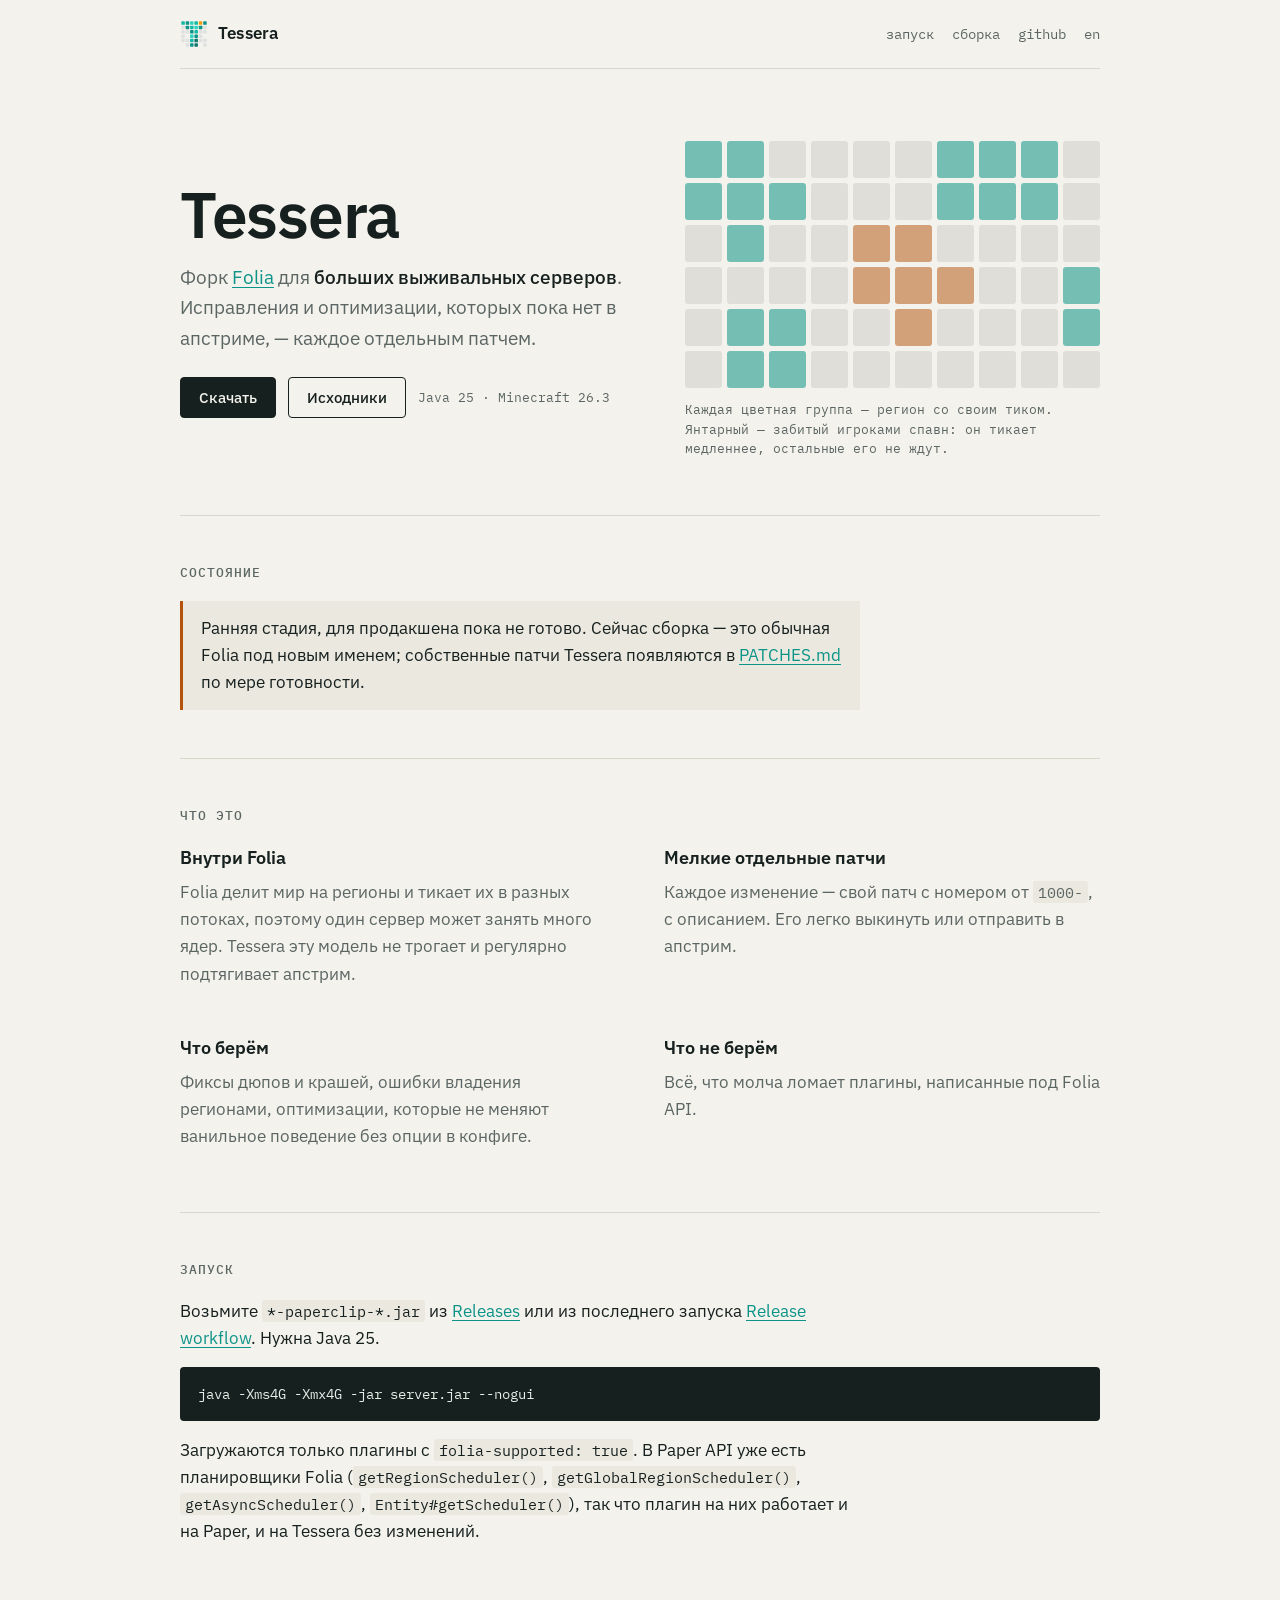
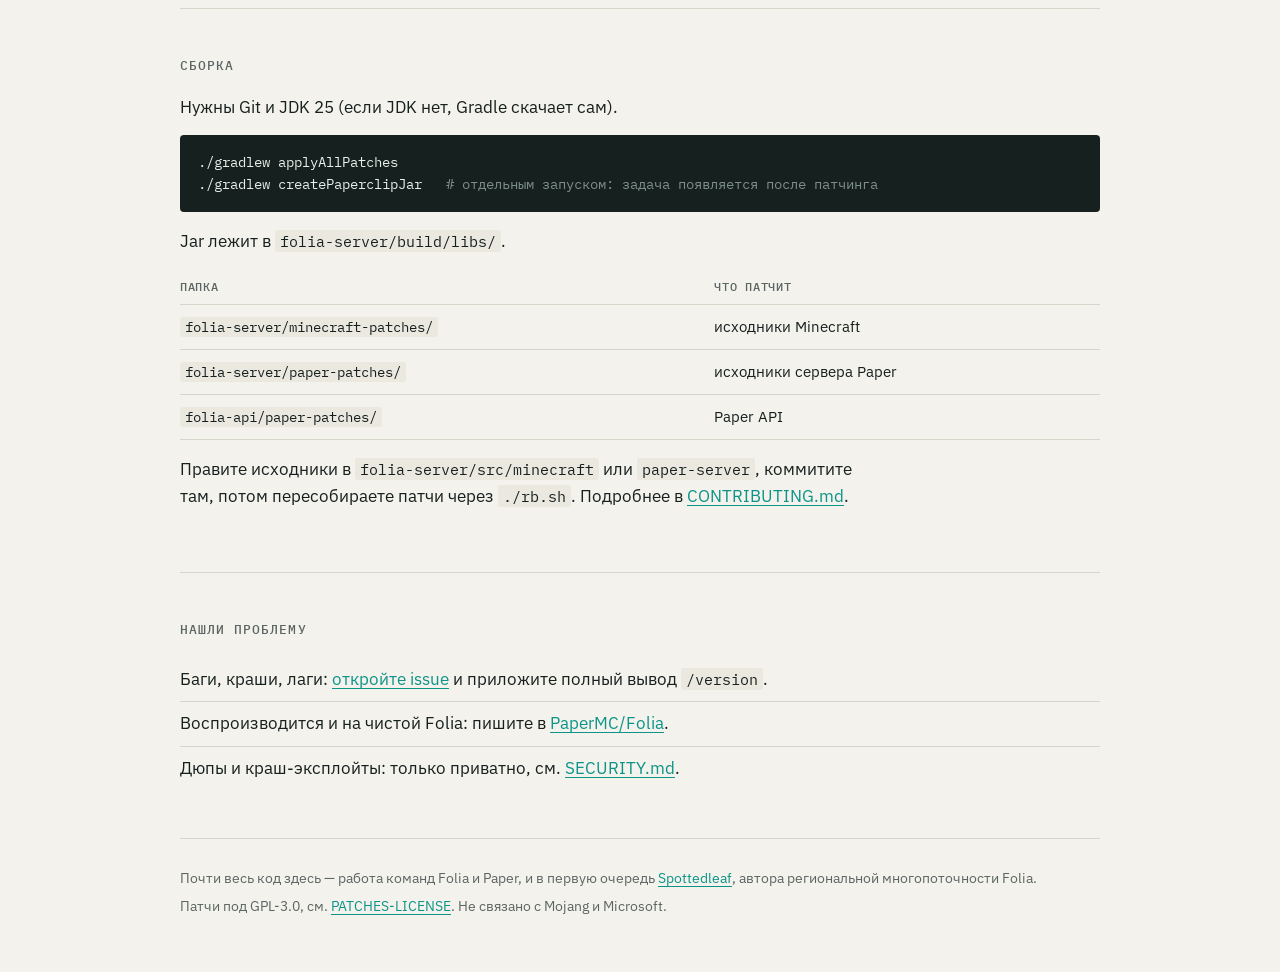
==== site/ru/index.html @ 929d5c0b "site: страница проекта для GitHub Pages (en/ru) и workflow публикации" ====
<!doctype html>
<html lang="ru">
<head>
<meta charset="utf-8">
<meta name="viewport" content="width=device-width, initial-scale=1">
<title>Tessera — форк Folia</title>
<meta name="description" content="Tessera — форк Folia с исправлениями и оптимизациями для больших выживальных серверов.">
<meta property="og:title" content="Tessera">
<meta property="og:description" content="Форк Folia с исправлениями и оптимизациями для больших выживальных серверов.">
<meta property="og:type" content="website">
<link rel="icon" href="../logo.svg" type="image/svg+xml">
<link rel="alternate" hreflang="en" href="../">
<link rel="preconnect" href="https://fonts.googleapis.com">
<link rel="preconnect" href="https://fonts.gstatic.com" crossorigin>
<link href="https://fonts.googleapis.com/css2?family=IBM+Plex+Mono:wght@400;500&family=IBM+Plex+Sans:wght@400;500;600&display=swap" rel="stylesheet">
<link rel="stylesheet" href="../style.css">
</head>
<body>
<div class="wrap">

<header class="top">
  <a class="brand" href="./"><img src="../logo.svg" alt="">Tessera</a>
  <nav>
    <a class="opt" href="#run">запуск</a>
    <a class="opt" href="#build">сборка</a>
    <a href="https://github.com/denfry/tessera">github</a>
    <a href="../" hreflang="en">en</a>
  </nav>
</header>

<main>
<div class="hero">
  <div>
    <h1>Tessera</h1>
    <p class="lede">Форк <a href="https://github.com/PaperMC/Folia">Folia</a> для <strong>больших выживальных серверов</strong>.
      Исправления и оптимизации, которых пока нет в апстриме, — каждое отдельным патчем.</p>
    <div class="actions">
      <a class="btn primary" href="https://github.com/denfry/tessera/releases">Скачать</a>
      <a class="btn" href="https://github.com/denfry/tessera">Исходники</a>
      <span class="release" data-release="последний: %s">Java 25 · Minecraft 26.3</span>
    </div>
  </div>
  <figure class="regions">
    <div class="grid" aria-hidden="true"></div>
    <figcaption>Каждая цветная группа — регион со своим тиком. Янтарный — забитый игроками спавн: он тикает медленнее, остальные его не ждут.</figcaption>
  </figure>
</div>

<section>
  <h2>Состояние</h2>
  <div class="status">
    <p>Ранняя стадия, для продакшена пока не готово. Сейчас сборка — это обычная Folia под новым именем;
      собственные патчи Tessera появляются в <a href="https://github.com/denfry/tessera/blob/main/PATCHES.md">PATCHES.md</a> по мере готовности.</p>
  </div>
</section>

<section>
  <h2>Что это</h2>
  <div class="cols">
    <div>
      <h3>Внутри Folia</h3>
      <p>Folia делит мир на регионы и тикает их в разных потоках, поэтому один сервер может занять много ядер.
        Tessera эту модель не трогает и регулярно подтягивает апстрим.</p>
    </div>
    <div>
      <h3>Мелкие отдельные патчи</h3>
      <p>Каждое изменение — свой патч с номером от <code>1000-</code>, с описанием. Его легко выкинуть или отправить в апстрим.</p>
    </div>
    <div>
      <h3>Что берём</h3>
      <p>Фиксы дюпов и крашей, ошибки владения регионами, оптимизации, которые не меняют ванильное поведение без опции в конфиге.</p>
    </div>
    <div>
      <h3>Что не берём</h3>
      <p>Всё, что молча ломает плагины, написанные под Folia API.</p>
    </div>
  </div>
</section>

<section id="run">
  <h2>Запуск</h2>
  <p>Возьмите <code>*-paperclip-*.jar</code> из <a href="https://github.com/denfry/tessera/releases">Releases</a>
    или из последнего запуска <a href="https://github.com/denfry/tessera/actions/workflows/release.yml">Release workflow</a>. Нужна Java 25.</p>
<pre>java -Xms4G -Xmx4G -jar server.jar --nogui</pre>
  <p>Загружаются только плагины с <code>folia-supported: true</code>. В Paper API уже есть планировщики Folia
    (<code>getRegionScheduler()</code>, <code>getGlobalRegionScheduler()</code>,
    <code>getAsyncScheduler()</code>, <code>Entity#getScheduler()</code>), так что плагин на них
    работает и на Paper, и на Tessera без изменений.</p>
</section>

<section id="build">
  <h2>Сборка</h2>
  <p>Нужны Git и JDK 25 (если JDK нет, Gradle скачает сам).</p>
<pre>./gradlew applyAllPatches
./gradlew createPaperclipJar   <span class="c"># отдельным запуском: задача появляется после патчинга</span></pre>
  <p>Jar лежит в <code>folia-server/build/libs/</code>.</p>
  <div class="table-scroll">
  <table>
    <thead><tr><th>Папка</th><th>Что патчит</th></tr></thead>
    <tbody>
      <tr><td><code>folia-server/minecraft-patches/</code></td><td>исходники Minecraft</td></tr>
      <tr><td><code>folia-server/paper-patches/</code></td><td>исходники сервера Paper</td></tr>
      <tr><td><code>folia-api/paper-patches/</code></td><td>Paper API</td></tr>
    </tbody>
  </table>
  </div>
  <p style="margin-top:16px">Правите исходники в <code>folia-server/src/minecraft</code> или <code>paper-server</code>, коммитите там,
    потом пересобираете патчи через <code>./rb.sh</code>. Подробнее в
    <a href="https://github.com/denfry/tessera/blob/main/CONTRIBUTING.md">CONTRIBUTING.md</a>.</p>
</section>

<section>
  <h2>Нашли проблему</h2>
  <ul class="plain">
    <li>Баги, краши, лаги: <a href="https://github.com/denfry/tessera/issues/new/choose">откройте issue</a> и приложите полный вывод <code>/version</code>.</li>
    <li>Воспроизводится и на чистой Folia: пишите в <a href="https://github.com/PaperMC/Folia/issues">PaperMC/Folia</a>.</li>
    <li>Дюпы и краш-эксплойты: только приватно, см. <a href="https://github.com/denfry/tessera/blob/main/SECURITY.md">SECURITY.md</a>.</li>
  </ul>
</section>
</main>

<footer>
  <p>Почти весь код здесь — работа команд Folia и Paper, и в первую очередь
    <a href="https://github.com/Spottedleaf">Spottedleaf</a>, автора региональной многопоточности Folia.</p>
  <p>Патчи под GPL-3.0, см.
    <a href="https://github.com/denfry/tessera/blob/main/PATCHES-LICENSE">PATCHES-LICENSE</a>. Не связано с Mojang и Microsoft.</p>
</footer>

</div>
<script src="../site.js" defer></script>
</body>
</html>
---- site/style.css ----
:root {
  --bg: #f4f2ec;
  --fg: #16201f;
  --muted: #5b6664;
  --line: #d9d5ca;
  --panel: #ebe8df;
  --teal: #0d9488;
  --teal-hi: #14b8a6;
  --amber: #b45309;
  --tile-off: rgba(91, 102, 100, 0.14);
  --code-bg: #16201f;
  --code-fg: #e6efe9;
  --sans: "IBM Plex Sans", system-ui, sans-serif;
  --mono: "IBM Plex Mono", ui-monospace, monospace;
}

@media (prefers-color-scheme: dark) {
  :root {
    --bg: #0f1514;
    --fg: #e4ebe8;
    --muted: #8d9a97;
    --line: #243130;
    --panel: #151d1c;
    --teal: #2dd4bf;
    --teal-hi: #5eead4;
    --amber: #f59e0b;
    --tile-off: rgba(148, 163, 184, 0.1);
    --code-bg: #0a0f0e;
    --code-fg: #d8e4e0;
  }
}

* { box-sizing: border-box; }

html { -webkit-text-size-adjust: 100%; }

body {
  margin: 0;
  background: var(--bg);
  color: var(--fg);
  font: 17px/1.6 var(--sans);
}

a { color: var(--teal); text-underline-offset: 3px; }
a:hover { color: var(--teal-hi); }

.wrap { max-width: 960px; margin: 0 auto; padding: 0 20px; }

/* header */
.top {
  display: flex;
  align-items: center;
  justify-content: space-between;
  gap: 16px;
  padding: 20px 0;
  border-bottom: 1px solid var(--line);
}
.brand {
  display: flex;
  align-items: center;
  gap: 10px;
  color: var(--fg);
  text-decoration: none;
  font-weight: 600;
  letter-spacing: 0.01em;
}
.brand img { width: 28px; height: 28px; }
.top nav { display: flex; gap: 18px; font: 14px var(--mono); }
.top nav a { color: var(--muted); text-decoration: none; }
.top nav a:hover { color: var(--fg); }

/* hero */
.hero {
  display: grid;
  grid-template-columns: 1.1fr 1fr;
  gap: 48px;
  align-items: center;
  padding: 72px 0 56px;
}
.hero h1 {
  margin: 0 0 16px;
  font-size: clamp(40px, 7vw, 64px);
  line-height: 1;
  letter-spacing: -0.02em;
  font-weight: 600;
}
.hero .lede { margin: 0 0 24px; font-size: 19px; color: var(--muted); max-width: 32em; }
.hero .lede strong { color: var(--fg); font-weight: 500; }

.actions { display: flex; flex-wrap: wrap; gap: 12px; align-items: center; }
.btn {
  display: inline-block;
  padding: 10px 18px;
  border: 1px solid var(--fg);
  border-radius: 4px;
  color: var(--fg);
  text-decoration: none;
  font: 500 15px var(--sans);
}
.btn.primary { background: var(--fg); color: var(--bg); }
.btn.primary:hover { background: var(--teal); border-color: var(--teal); color: var(--bg); }
.btn:not(.primary):hover { border-color: var(--teal); color: var(--teal); }
.release { font: 13px var(--mono); color: var(--muted); }

/* region grid */
.regions { margin: 0; }
.grid {
  display: grid;
  grid-template-columns: repeat(10, 1fr);
  gap: 5px;
}
.grid span {
  aspect-ratio: 1;
  border-radius: 3px;
  background: var(--tile-off);
  transition: background-color 0.5s ease-out;
}
.grid span.r { background: color-mix(in srgb, var(--teal) 55%, transparent); }
.grid span.r.slow { background: color-mix(in srgb, var(--amber) 50%, transparent); }
.grid span.tick { background: var(--teal-hi); transition-duration: 0.05s; }
.grid span.slow.tick { background: var(--amber); }
.regions figcaption { margin-top: 12px; font: 13px/1.5 var(--mono); color: var(--muted); }

/* sections */
section { padding: 48px 0; border-top: 1px solid var(--line); }
section h2 {
  margin: 0 0 20px;
  font: 500 13px var(--mono);
  text-transform: uppercase;
  letter-spacing: 0.08em;
  color: var(--muted);
}
section h3 { margin: 0 0 6px; font-size: 18px; font-weight: 600; }
section p { margin: 0 0 14px; max-width: 40em; }

.status {
  padding: 14px 18px;
  border-left: 3px solid var(--amber);
  background: var(--panel);
  max-width: 40em;
}
.status p { margin: 0; }

.cols { display: grid; grid-template-columns: repeat(2, 1fr); gap: 32px 48px; }
.cols p { color: var(--muted); }

pre {
  margin: 0 0 16px;
  padding: 16px 18px;
  overflow-x: auto;
  background: var(--code-bg);
  color: var(--code-fg);
  border-radius: 4px;
  font: 14px/1.6 var(--mono);
}
pre .c { color: #7d8e8a; }
code { font-family: var(--mono); font-size: 0.9em; }
p code, li code, td code { padding: 1px 5px; background: var(--panel); border-radius: 3px; }

table { width: 100%; border-collapse: collapse; font-size: 15px; }
th, td { text-align: left; padding: 10px 12px 10px 0; border-bottom: 1px solid var(--line); vertical-align: top; }
th { font: 500 12px var(--mono); text-transform: uppercase; letter-spacing: 0.06em; color: var(--muted); }
.table-scroll { overflow-x: auto; }

ul.plain { margin: 0; padding: 0; list-style: none; }
ul.plain li { padding: 8px 0; border-bottom: 1px solid var(--line); }
ul.plain li:last-child { border-bottom: 0; }

footer {
  padding: 28px 0 48px;
  border-top: 1px solid var(--line);
  font-size: 14px;
  color: var(--muted);
}
footer p { margin: 0 0 6px; }

@media (max-width: 760px) {
  .hero { grid-template-columns: 1fr; gap: 36px; padding: 48px 0 40px; }
  .cols { grid-template-columns: 1fr; gap: 24px; }
  .top nav { gap: 12px; }
  .top nav .opt { display: none; }
}

@media (prefers-reduced-motion: reduce) {
  .grid span { transition: none; }
}
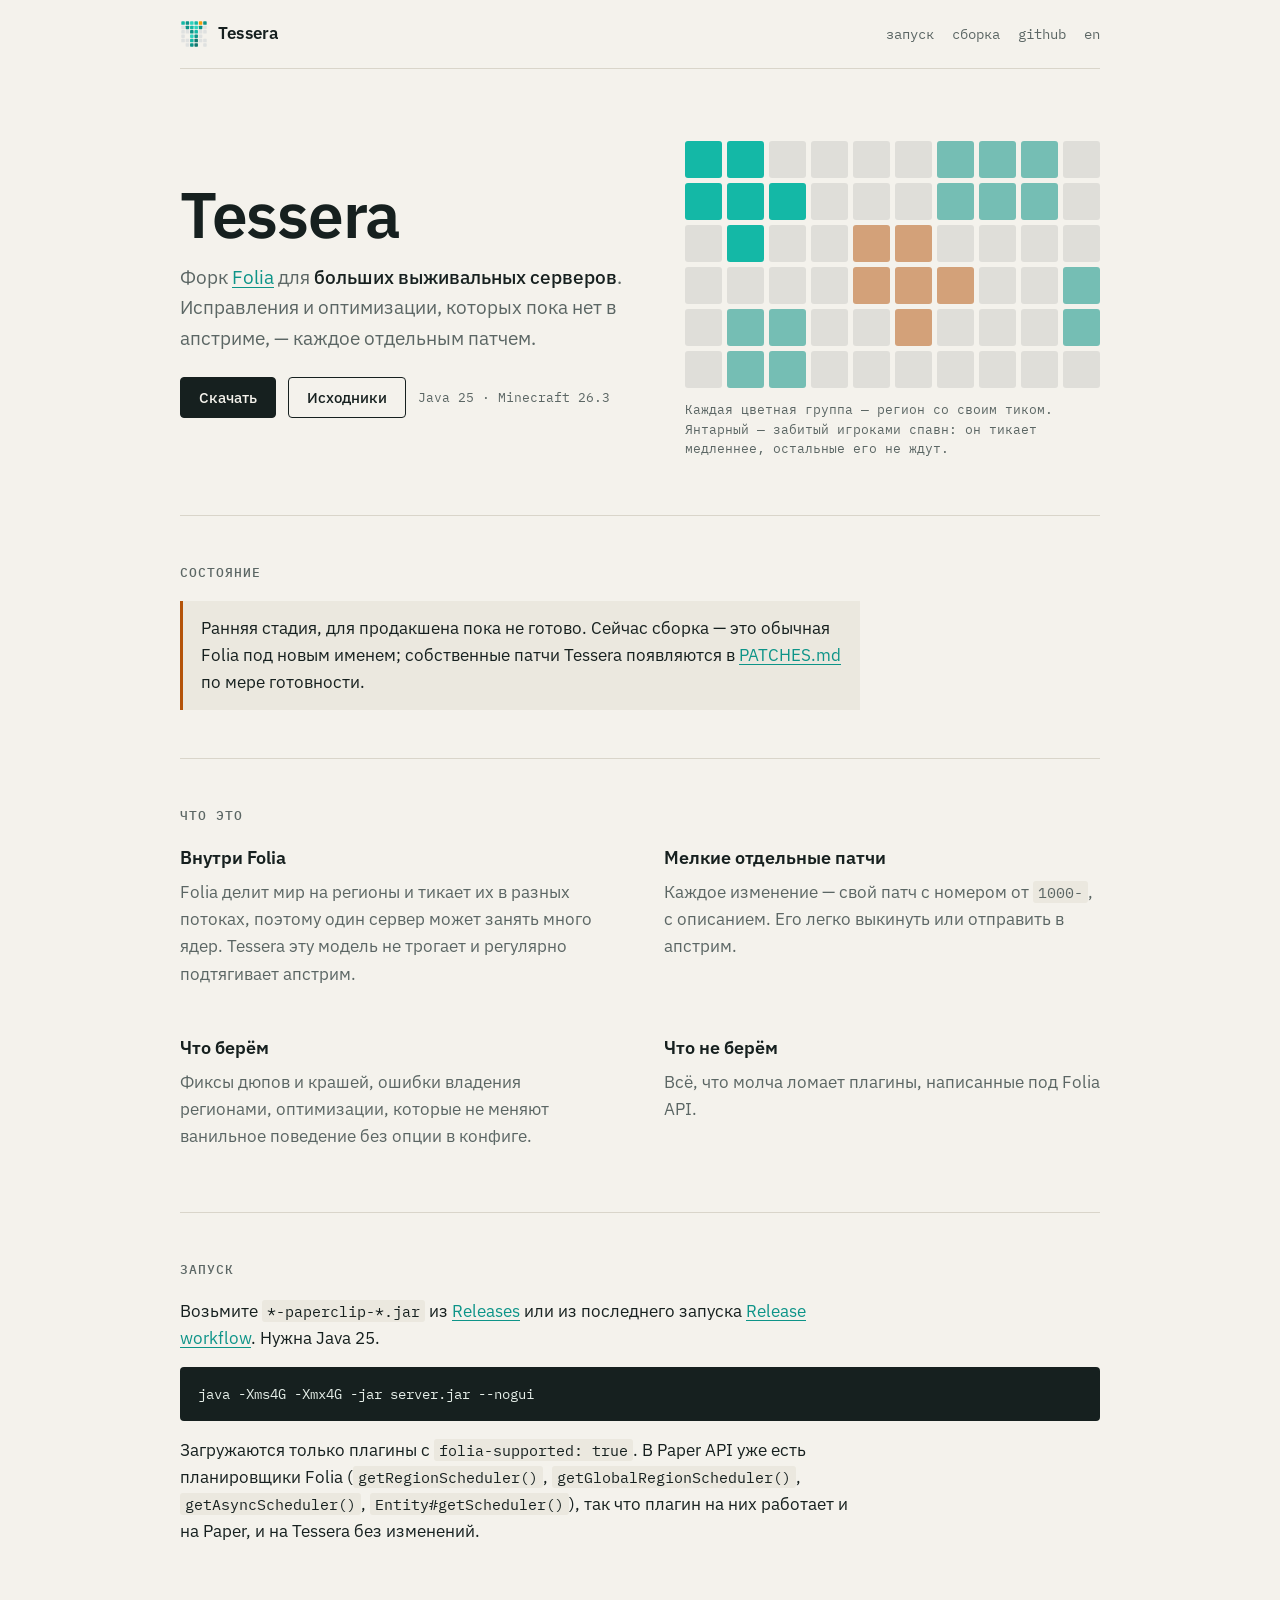
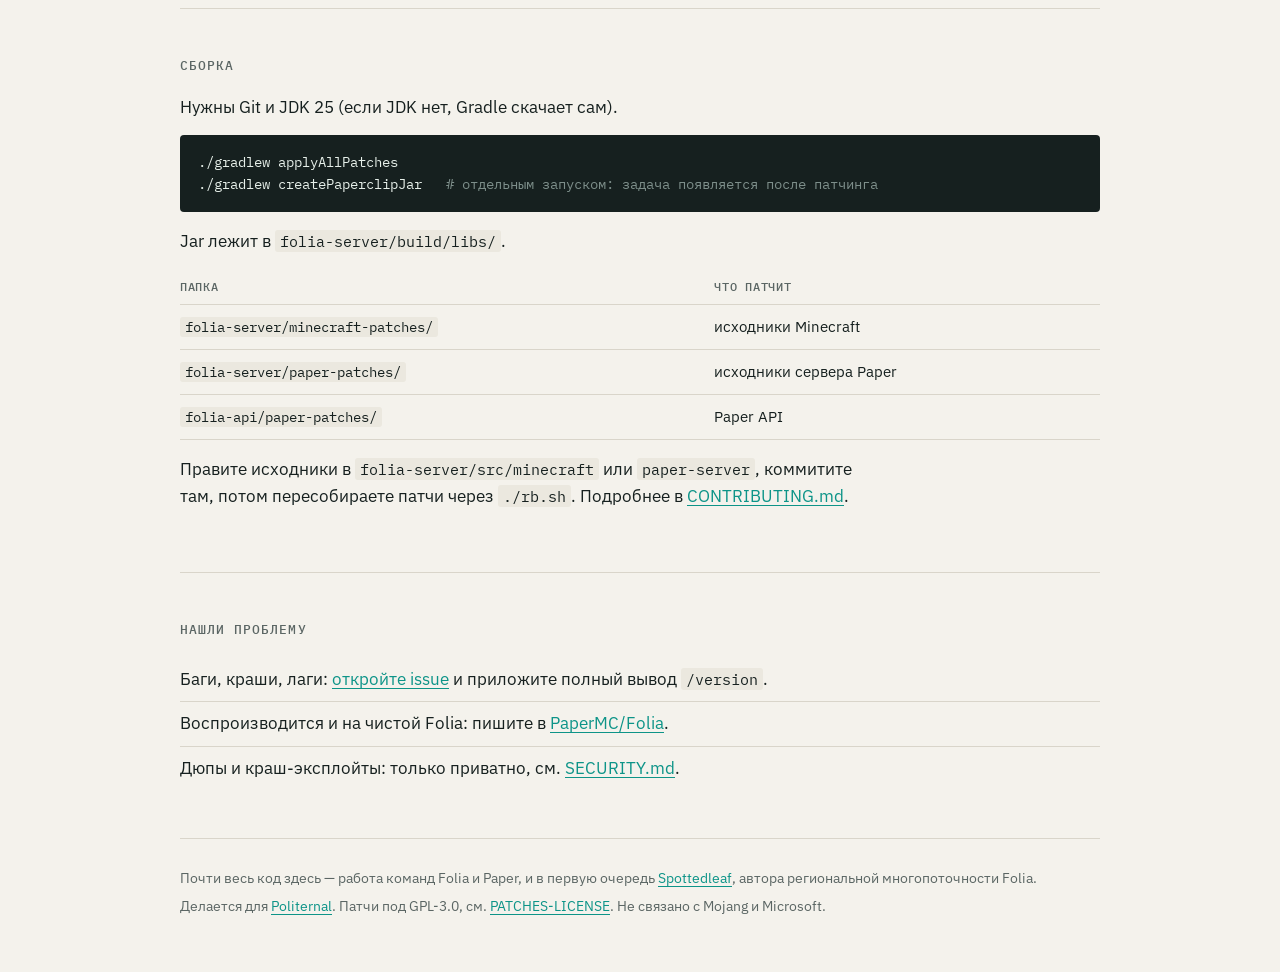
==== commit 02c2a4aa: "site: страница проекта для GitHub Pages (en/ru) и workflow публикации" ====
--- a/site/ru/index.html
+++ b/site/ru/index.html
@@ -122,7 +122,7 @@
 <footer>
   <p>Почти весь код здесь — работа команд Folia и Paper, и в первую очередь
     <a href="https://github.com/Spottedleaf">Spottedleaf</a>, автора региональной многопоточности Folia.</p>
-  <p>Патчи под GPL-3.0, см.
+  <p>Делается для <a href="https://politernal.ru">Politernal</a>. Патчи под GPL-3.0, см.
     <a href="https://github.com/denfry/tessera/blob/main/PATCHES-LICENSE">PATCHES-LICENSE</a>. Не связано с Mojang и Microsoft.</p>
 </footer>
 
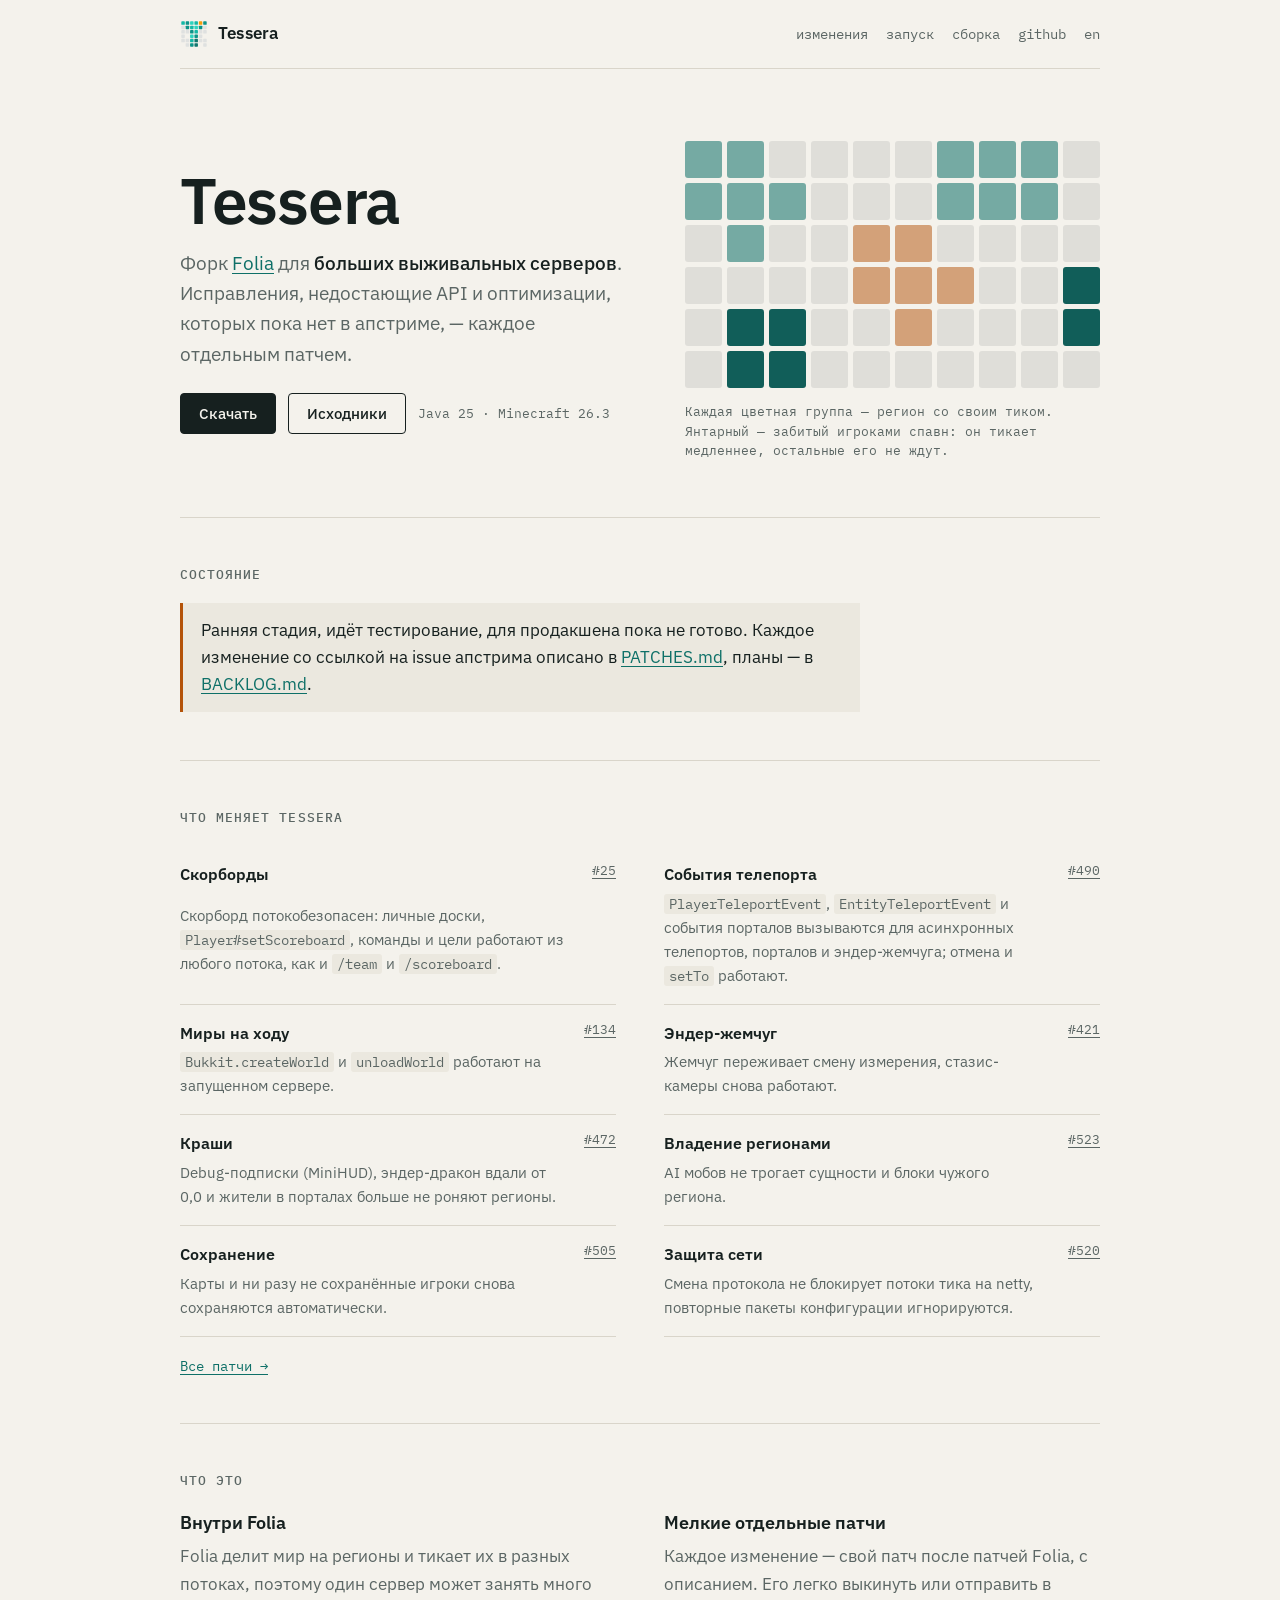
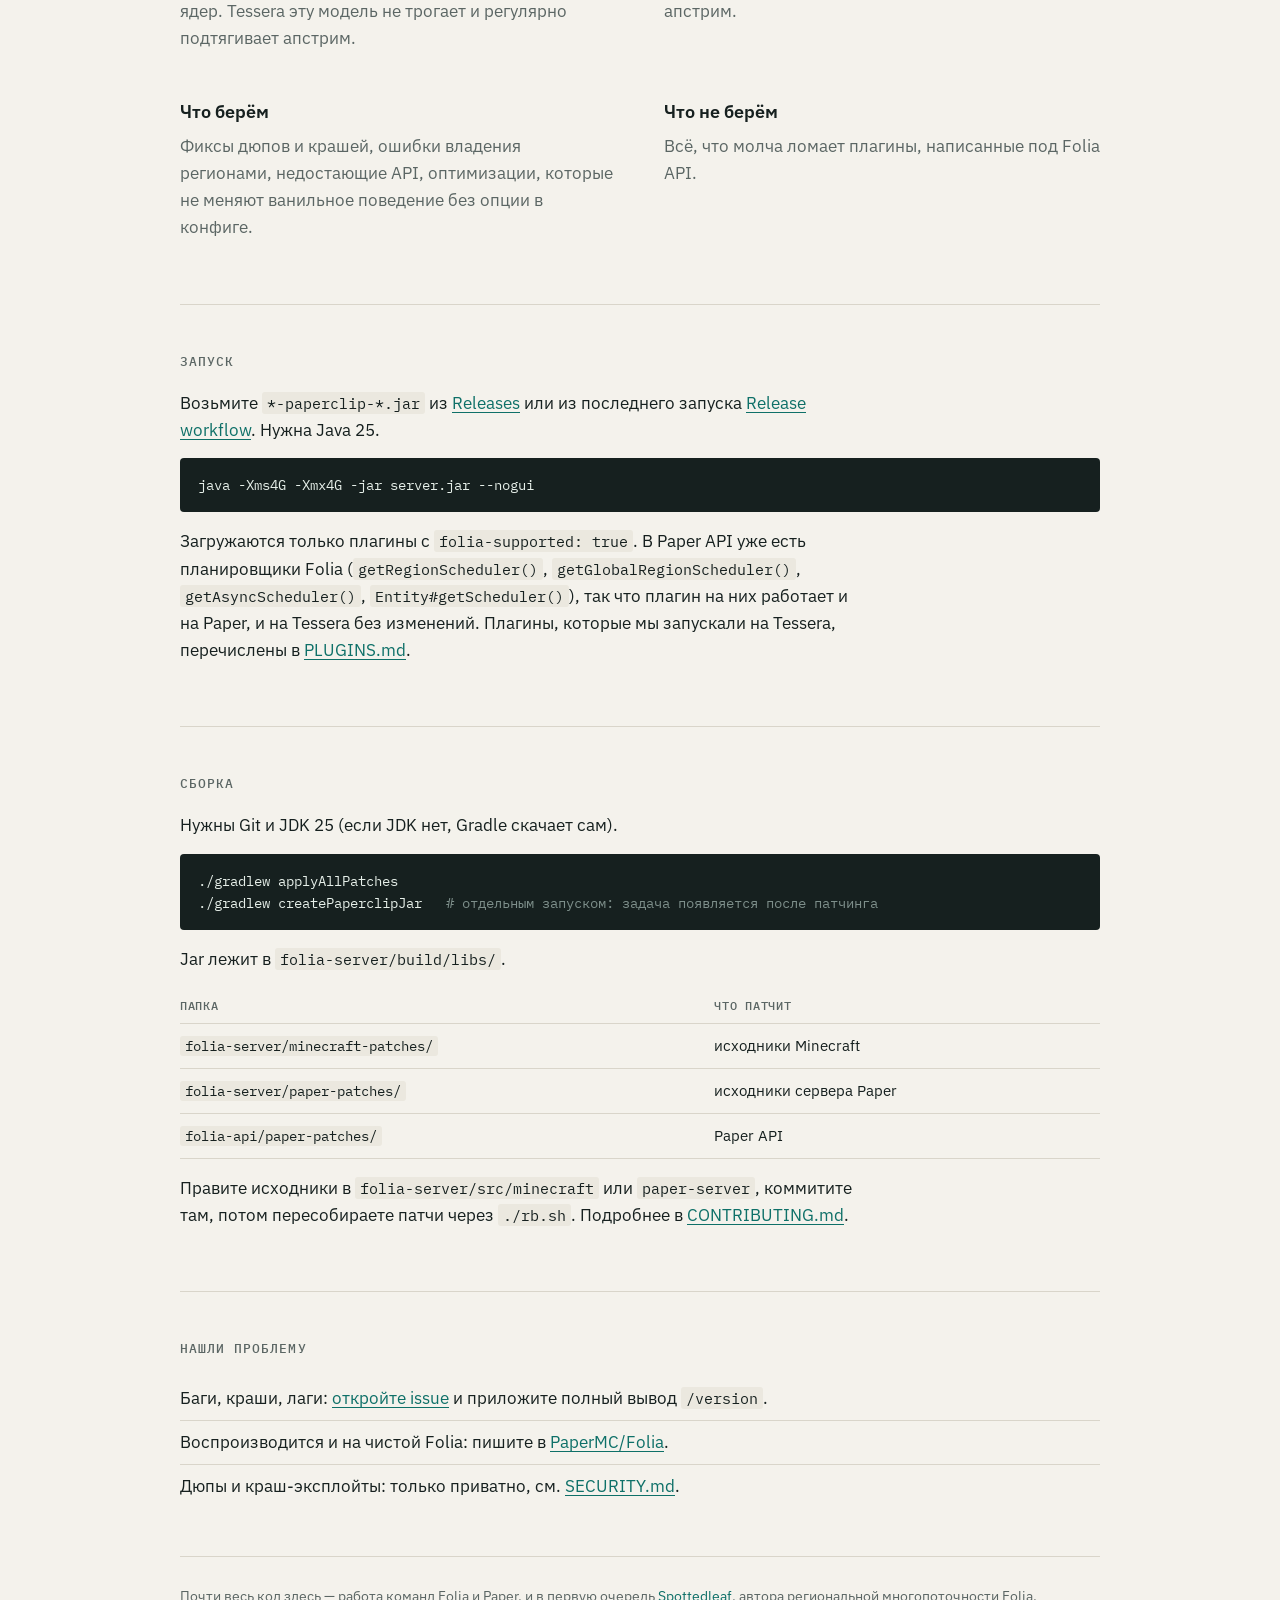
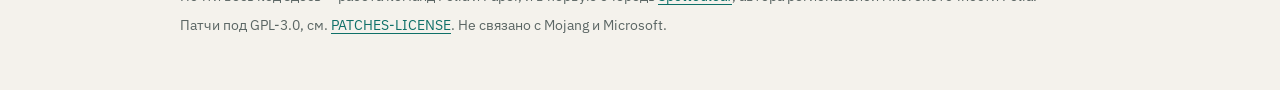
==== commit 2e516e9f: "docs: сайт и README под текущее состояние, code of conduct Сайт: раздел с изменениями Tessera, актуа" ====
--- a/site/ru/index.html
+++ b/site/ru/index.html
@@ -3,37 +3,52 @@
 <head>
 <meta charset="utf-8">
 <meta name="viewport" content="width=device-width, initial-scale=1">
-<title>Tessera — форк Folia</title>
-<meta name="description" content="Tessera — форк Folia с исправлениями и оптимизациями для больших выживальных серверов.">
-<meta property="og:title" content="Tessera">
-<meta property="og:description" content="Форк Folia с исправлениями и оптимизациями для больших выживальных серверов.">
+<title>Tessera — форк Folia для больших выживальных серверов</title>
+<meta name="description" content="Tessera — форк Folia с исправлениями и оптимизациями для больших выживальных серверов Minecraft: потокобезопасные скорборды, события телепорта, загрузка миров, фиксы дюпов и крашей.">
+<link rel="canonical" href="https://denfry.github.io/tessera/ru/">
+<link rel="alternate" hreflang="en" href="https://denfry.github.io/tessera/">
+<link rel="alternate" hreflang="ru" href="https://denfry.github.io/tessera/ru/">
+<link rel="alternate" hreflang="x-default" href="https://denfry.github.io/tessera/">
 <meta property="og:type" content="website">
+<meta property="og:site_name" content="Tessera">
+<meta property="og:title" content="Tessera — форк Folia для больших выживальных серверов">
+<meta property="og:description" content="Исправления и оптимизации поверх региональной многопоточности Folia, каждое отдельным патчем.">
+<meta property="og:url" content="https://denfry.github.io/tessera/ru/">
+<meta property="og:image" content="https://denfry.github.io/tessera/og.png">
+<meta property="og:image:width" content="1200">
+<meta property="og:image:height" content="630">
+<meta property="og:locale" content="ru_RU">
+<meta property="og:locale:alternate" content="en_US">
+<meta name="twitter:card" content="summary_large_image">
+<meta name="theme-color" content="#f4f2ec" media="(prefers-color-scheme: light)">
+<meta name="theme-color" content="#0f1514" media="(prefers-color-scheme: dark)">
 <link rel="icon" href="../logo.svg" type="image/svg+xml">
-<link rel="alternate" hreflang="en" href="../">
 <link rel="preconnect" href="https://fonts.googleapis.com">
 <link rel="preconnect" href="https://fonts.gstatic.com" crossorigin>
 <link href="https://fonts.googleapis.com/css2?family=IBM+Plex+Mono:wght@400;500&family=IBM+Plex+Sans:wght@400;500;600&display=swap" rel="stylesheet">
 <link rel="stylesheet" href="../style.css">
 </head>
 <body>
+<a class="skip" href="#main">К содержимому</a>
 <div class="wrap">
 
 <header class="top">
-  <a class="brand" href="./"><img src="../logo.svg" alt="">Tessera</a>
-  <nav>
+  <a class="brand" href="./"><img src="../logo.svg" alt="" width="28" height="28">Tessera</a>
+  <nav aria-label="Основное меню">
+    <a class="opt" href="#fixes">изменения</a>
     <a class="opt" href="#run">запуск</a>
     <a class="opt" href="#build">сборка</a>
     <a href="https://github.com/denfry/tessera">github</a>
-    <a href="../" hreflang="en">en</a>
+    <a href="../" hreflang="en" lang="en">en</a>
   </nav>
 </header>
 
-<main>
+<main id="main">
 <div class="hero">
   <div>
     <h1>Tessera</h1>
     <p class="lede">Форк <a href="https://github.com/PaperMC/Folia">Folia</a> для <strong>больших выживальных серверов</strong>.
-      Исправления и оптимизации, которых пока нет в апстриме, — каждое отдельным патчем.</p>
+      Исправления, недостающие API и оптимизации, которых пока нет в апстриме, — каждое отдельным патчем.</p>
     <div class="actions">
       <a class="btn primary" href="https://github.com/denfry/tessera/releases">Скачать</a>
       <a class="btn" href="https://github.com/denfry/tessera">Исходники</a>
@@ -46,16 +61,32 @@
   </figure>
 </div>
 
-<section>
-  <h2>Состояние</h2>
+<section aria-labelledby="status">
+  <h2 id="status">Состояние</h2>
   <div class="status">
-    <p>Ранняя стадия, для продакшена пока не готово. Сейчас сборка — это обычная Folia под новым именем;
-      собственные патчи Tessera появляются в <a href="https://github.com/denfry/tessera/blob/main/PATCHES.md">PATCHES.md</a> по мере готовности.</p>
+    <p>Ранняя стадия, идёт тестирование, для продакшена пока не готово. Каждое изменение со ссылкой на issue апстрима
+      описано в <a href="https://github.com/denfry/tessera/blob/main/PATCHES.md">PATCHES.md</a>, планы — в
+      <a href="https://github.com/denfry/tessera/blob/main/BACKLOG.md">BACKLOG.md</a>.</p>
   </div>
 </section>
 
-<section>
-  <h2>Что это</h2>
+<section id="fixes" aria-labelledby="fixes-h">
+  <h2 id="fixes-h">Что меняет Tessera</h2>
+  <ul class="fixes">
+    <li><h3>Скорборды</h3><p>Скорборд потокобезопасен: личные доски, <code>Player#setScoreboard</code>, команды и цели работают из любого потока, как и <code>/team</code> и <code>/scoreboard</code>.</p><a href="https://github.com/PaperMC/Folia/issues/25">#25</a></li>
+    <li><h3>События телепорта</h3><p><code>PlayerTeleportEvent</code>, <code>EntityTeleportEvent</code> и события порталов вызываются для асинхронных телепортов, порталов и эндер-жемчуга; отмена и <code>setTo</code> работают.</p><a href="https://github.com/PaperMC/Folia/issues/490">#490</a></li>
+    <li><h3>Миры на ходу</h3><p><code>Bukkit.createWorld</code> и <code>unloadWorld</code> работают на запущенном сервере.</p><a href="https://github.com/PaperMC/Folia/issues/134">#134</a></li>
+    <li><h3>Эндер-жемчуг</h3><p>Жемчуг переживает смену измерения, стазис-камеры снова работают.</p><a href="https://github.com/PaperMC/Folia/issues/421">#421</a></li>
+    <li><h3>Краши</h3><p>Debug-подписки (MiniHUD), эндер-дракон вдали от 0,0 и жители в порталах больше не роняют регионы.</p><a href="https://github.com/PaperMC/Folia/issues/472">#472</a></li>
+    <li><h3>Владение регионами</h3><p>AI мобов не трогает сущности и блоки чужого региона.</p><a href="https://github.com/PaperMC/Folia/pull/523">#523</a></li>
+    <li><h3>Сохранение</h3><p>Карты и ни разу не сохранённые игроки снова сохраняются автоматически.</p><a href="https://github.com/PaperMC/Folia/issues/505">#505</a></li>
+    <li><h3>Защита сети</h3><p>Смена протокола не блокирует потоки тика на netty, повторные пакеты конфигурации игнорируются.</p><a href="https://github.com/PaperMC/Folia/issues/520">#520</a></li>
+  </ul>
+  <p class="more"><a href="https://github.com/denfry/tessera/blob/main/PATCHES.md">Все патчи →</a></p>
+</section>
+
+<section aria-labelledby="what">
+  <h2 id="what">Что это</h2>
   <div class="cols">
     <div>
       <h3>Внутри Folia</h3>
@@ -64,11 +95,11 @@
     </div>
     <div>
       <h3>Мелкие отдельные патчи</h3>
-      <p>Каждое изменение — свой патч с номером от <code>1000-</code>, с описанием. Его легко выкинуть или отправить в апстрим.</p>
+      <p>Каждое изменение — свой патч после патчей Folia, с описанием. Его легко выкинуть или отправить в апстрим.</p>
     </div>
     <div>
       <h3>Что берём</h3>
-      <p>Фиксы дюпов и крашей, ошибки владения регионами, оптимизации, которые не меняют ванильное поведение без опции в конфиге.</p>
+      <p>Фиксы дюпов и крашей, ошибки владения регионами, недостающие API, оптимизации, которые не меняют ванильное поведение без опции в конфиге.</p>
     </div>
     <div>
       <h3>Что не берём</h3>
@@ -77,26 +108,27 @@
   </div>
 </section>
 
-<section id="run">
-  <h2>Запуск</h2>
+<section id="run" aria-labelledby="run-h">
+  <h2 id="run-h">Запуск</h2>
   <p>Возьмите <code>*-paperclip-*.jar</code> из <a href="https://github.com/denfry/tessera/releases">Releases</a>
     или из последнего запуска <a href="https://github.com/denfry/tessera/actions/workflows/release.yml">Release workflow</a>. Нужна Java 25.</p>
 <pre>java -Xms4G -Xmx4G -jar server.jar --nogui</pre>
   <p>Загружаются только плагины с <code>folia-supported: true</code>. В Paper API уже есть планировщики Folia
     (<code>getRegionScheduler()</code>, <code>getGlobalRegionScheduler()</code>,
     <code>getAsyncScheduler()</code>, <code>Entity#getScheduler()</code>), так что плагин на них
-    работает и на Paper, и на Tessera без изменений.</p>
+    работает и на Paper, и на Tessera без изменений. Плагины, которые мы запускали на Tessera, перечислены в
+    <a href="https://github.com/denfry/tessera/blob/main/PLUGINS.md">PLUGINS.md</a>.</p>
 </section>
 
-<section id="build">
-  <h2>Сборка</h2>
+<section id="build" aria-labelledby="build-h">
+  <h2 id="build-h">Сборка</h2>
   <p>Нужны Git и JDK 25 (если JDK нет, Gradle скачает сам).</p>
 <pre>./gradlew applyAllPatches
 ./gradlew createPaperclipJar   <span class="c"># отдельным запуском: задача появляется после патчинга</span></pre>
   <p>Jar лежит в <code>folia-server/build/libs/</code>.</p>
   <div class="table-scroll">
   <table>
-    <thead><tr><th>Папка</th><th>Что патчит</th></tr></thead>
+    <thead><tr><th scope="col">Папка</th><th scope="col">Что патчит</th></tr></thead>
     <tbody>
       <tr><td><code>folia-server/minecraft-patches/</code></td><td>исходники Minecraft</td></tr>
       <tr><td><code>folia-server/paper-patches/</code></td><td>исходники сервера Paper</td></tr>
@@ -104,13 +136,13 @@
     </tbody>
   </table>
   </div>
-  <p style="margin-top:16px">Правите исходники в <code>folia-server/src/minecraft</code> или <code>paper-server</code>, коммитите там,
+  <p class="after-table">Правите исходники в <code>folia-server/src/minecraft</code> или <code>paper-server</code>, коммитите там,
     потом пересобираете патчи через <code>./rb.sh</code>. Подробнее в
     <a href="https://github.com/denfry/tessera/blob/main/CONTRIBUTING.md">CONTRIBUTING.md</a>.</p>
 </section>
 
-<section>
-  <h2>Нашли проблему</h2>
+<section aria-labelledby="report">
+  <h2 id="report">Нашли проблему</h2>
   <ul class="plain">
     <li>Баги, краши, лаги: <a href="https://github.com/denfry/tessera/issues/new/choose">откройте issue</a> и приложите полный вывод <code>/version</code>.</li>
     <li>Воспроизводится и на чистой Folia: пишите в <a href="https://github.com/PaperMC/Folia/issues">PaperMC/Folia</a>.</li>
@@ -122,7 +154,7 @@
 <footer>
   <p>Почти весь код здесь — работа команд Folia и Paper, и в первую очередь
     <a href="https://github.com/Spottedleaf">Spottedleaf</a>, автора региональной многопоточности Folia.</p>
-  <p>Делается для <a href="https://politernal.ru">Politernal</a>. Патчи под GPL-3.0, см.
+  <p>Патчи под GPL-3.0, см.
     <a href="https://github.com/denfry/tessera/blob/main/PATCHES-LICENSE">PATCHES-LICENSE</a>. Не связано с Mojang и Microsoft.</p>
 </footer>
 
--- a/site/style.css
+++ b/site/style.css
@@ -4,8 +4,8 @@
   --muted: #5b6664;
   --line: #d9d5ca;
   --panel: #ebe8df;
-  --teal: #0d9488;
-  --teal-hi: #14b8a6;
+  --teal: #0e7068;
+  --teal-hi: #115e59;
   --amber: #b45309;
   --tile-off: rgba(91, 102, 100, 0.14);
   --code-bg: #16201f;
@@ -43,6 +43,20 @@
 
 a { color: var(--teal); text-underline-offset: 3px; }
 a:hover { color: var(--teal-hi); }
+:focus-visible { outline: 2px solid var(--teal); outline-offset: 3px; border-radius: 2px; }
+
+.skip {
+  position: absolute;
+  left: 12px;
+  top: -48px;
+  padding: 8px 14px;
+  background: var(--fg);
+  color: var(--bg);
+  font: 500 14px var(--sans);
+  border-radius: 4px;
+  z-index: 10;
+}
+.skip:focus { top: 12px; color: var(--bg); }
 
 .wrap { max-width: 960px; margin: 0 auto; padding: 0 20px; }
 
@@ -108,6 +122,8 @@
   display: grid;
   grid-template-columns: repeat(10, 1fr);
   gap: 5px;
+  aspect-ratio: 10 / 6; /* room for the tiles site.js adds, so the caption does not jump */
+  align-content: start;
 }
 .grid span {
   aspect-ratio: 1;
@@ -141,6 +157,29 @@
 }
 .status p { margin: 0; }
 
+/* what Tessera changes */
+.fixes {
+  display: grid;
+  grid-template-columns: repeat(2, 1fr);
+  gap: 0 48px;
+  margin: 0;
+  padding: 0;
+  list-style: none;
+}
+.fixes li {
+  display: grid;
+  grid-template-columns: 1fr auto;
+  column-gap: 16px;
+  padding: 16px 0;
+  border-bottom: 1px solid var(--line);
+}
+.fixes h3 { grid-column: 1; margin: 0 0 4px; font-size: 16px; }
+.fixes p { grid-column: 1; margin: 0; font-size: 15px; color: var(--muted); }
+.fixes li > a { grid-column: 2; grid-row: 1; font: 13px var(--mono); color: var(--muted); }
+.fixes li > a:hover { color: var(--teal); }
+.more { margin: 20px 0 0; font: 14px var(--mono); }
+.after-table { margin-top: 16px; }
+
 .cols { display: grid; grid-template-columns: repeat(2, 1fr); gap: 32px 48px; }
 .cols p { color: var(--muted); }
 
@@ -177,6 +216,7 @@
 @media (max-width: 760px) {
   .hero { grid-template-columns: 1fr; gap: 36px; padding: 48px 0 40px; }
   .cols { grid-template-columns: 1fr; gap: 24px; }
+  .fixes { grid-template-columns: 1fr; }
   .top nav { gap: 12px; }
   .top nav .opt { display: none; }
 }
@@ -184,3 +224,7 @@
 @media (prefers-reduced-motion: reduce) {
   .grid span { transition: none; }
 }
+
+/* 404 */
+.notfound { padding: 96px 0; }
+.notfound h1 { margin: 0 0 12px; font-size: 64px; font-weight: 600; }
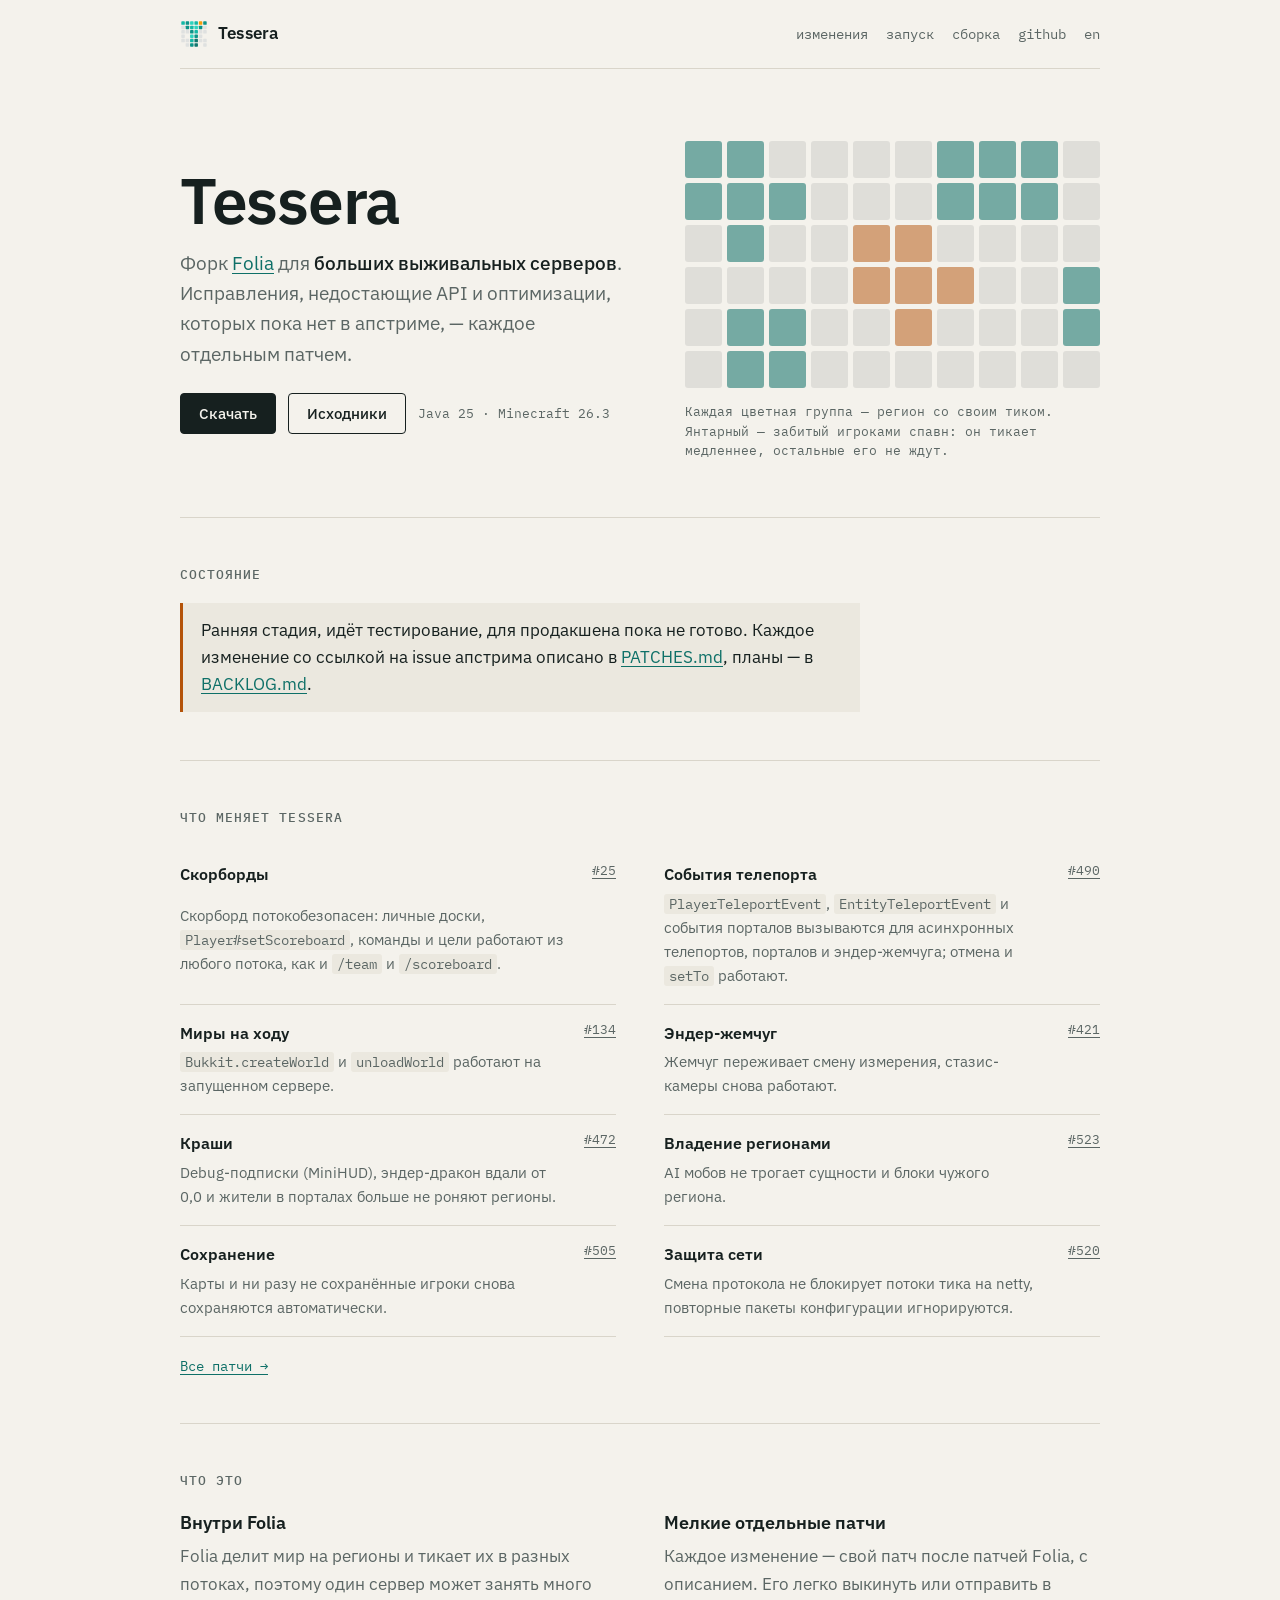
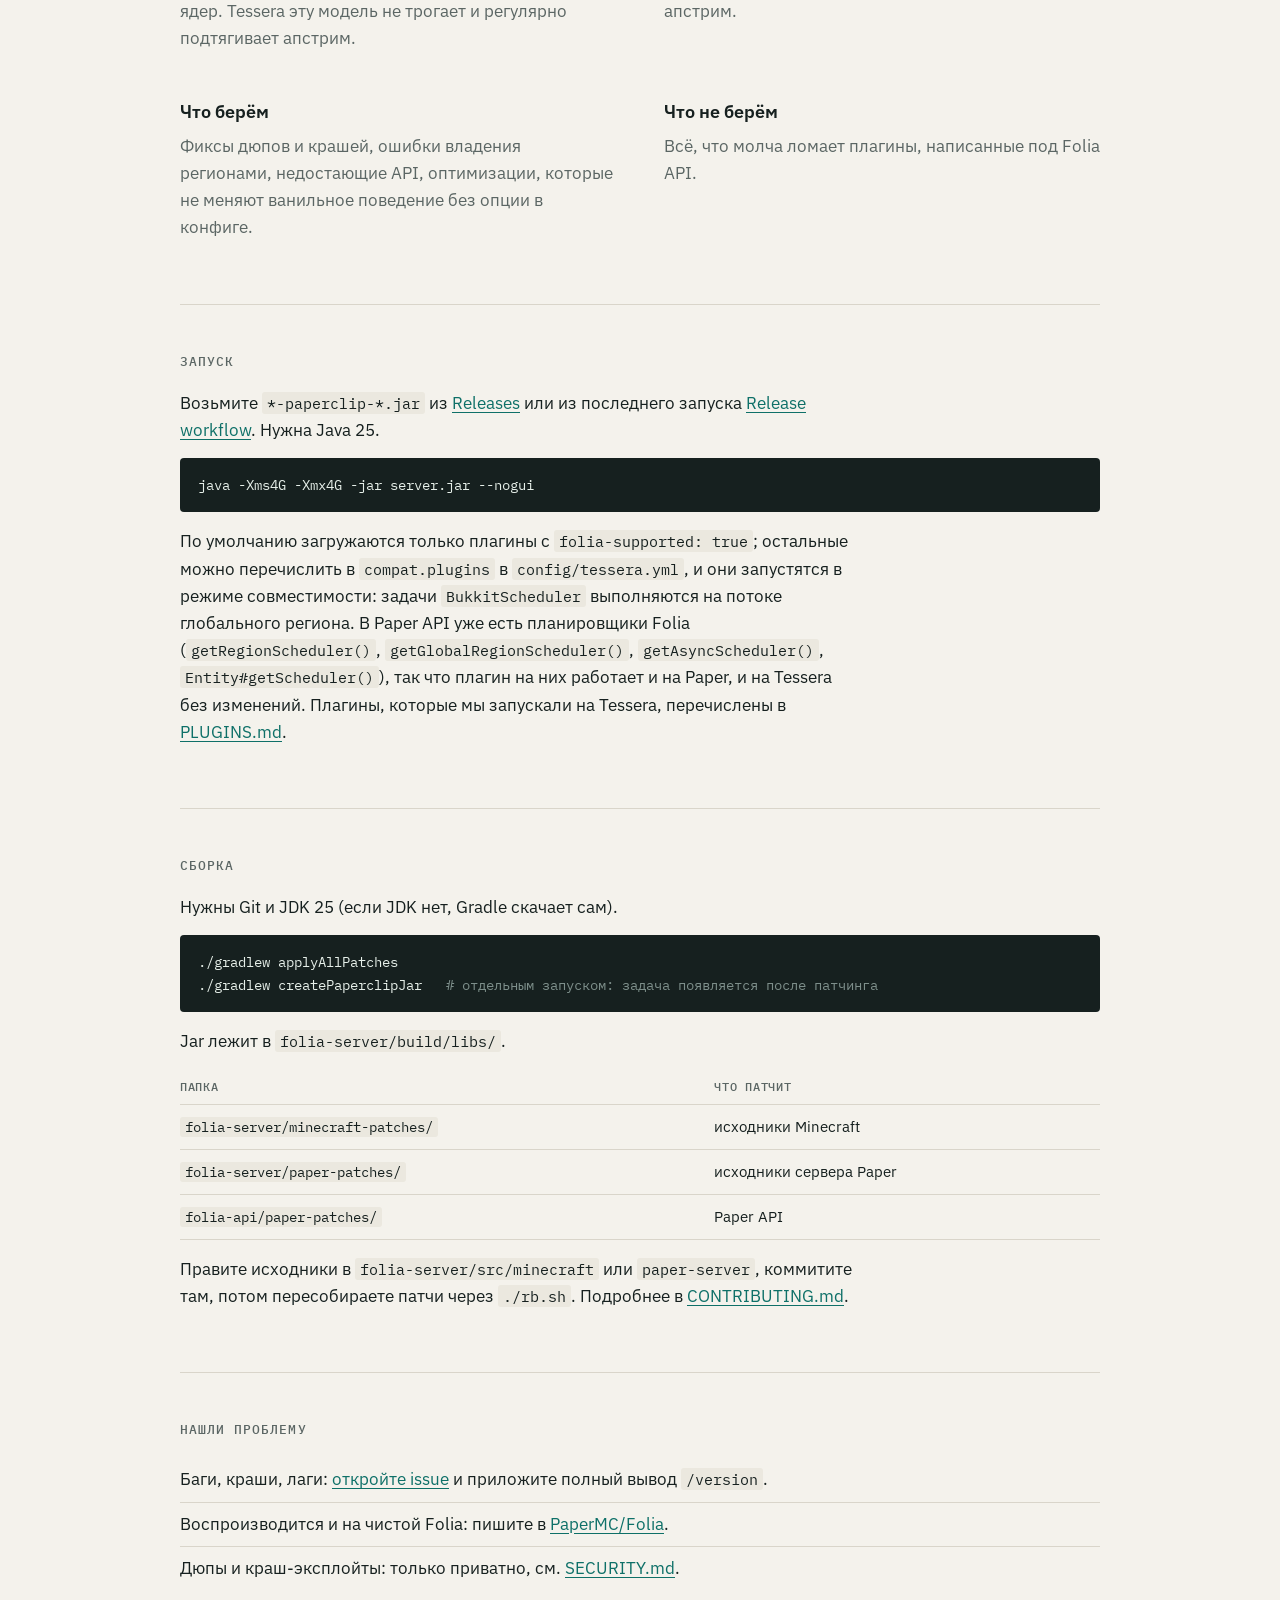
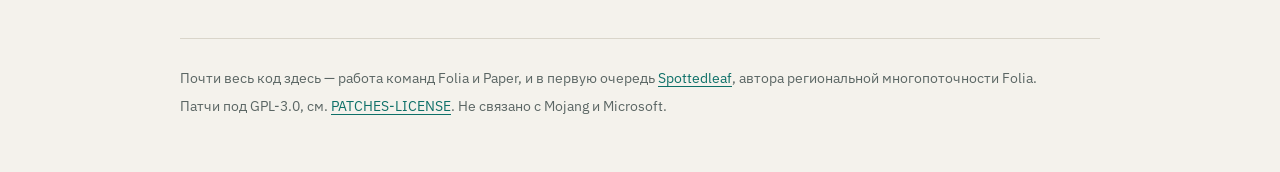
==== commit 32c3741c: "feat: режим совместимости для плагинов без folia-supported (T-101, T-102) Плагины из compat.plugins " ====
--- a/site/ru/index.html
+++ b/site/ru/index.html
@@ -113,7 +113,9 @@
   <p>Возьмите <code>*-paperclip-*.jar</code> из <a href="https://github.com/denfry/tessera/releases">Releases</a>
     или из последнего запуска <a href="https://github.com/denfry/tessera/actions/workflows/release.yml">Release workflow</a>. Нужна Java 25.</p>
 <pre>java -Xms4G -Xmx4G -jar server.jar --nogui</pre>
-  <p>Загружаются только плагины с <code>folia-supported: true</code>. В Paper API уже есть планировщики Folia
+  <p>По умолчанию загружаются только плагины с <code>folia-supported: true</code>; остальные можно перечислить в
+    <code>compat.plugins</code> в <code>config/tessera.yml</code>, и они запустятся в режиме совместимости:
+    задачи <code>BukkitScheduler</code> выполняются на потоке глобального региона. В Paper API уже есть планировщики Folia
     (<code>getRegionScheduler()</code>, <code>getGlobalRegionScheduler()</code>,
     <code>getAsyncScheduler()</code>, <code>Entity#getScheduler()</code>), так что плагин на них
     работает и на Paper, и на Tessera без изменений. Плагины, которые мы запускали на Tessera, перечислены в
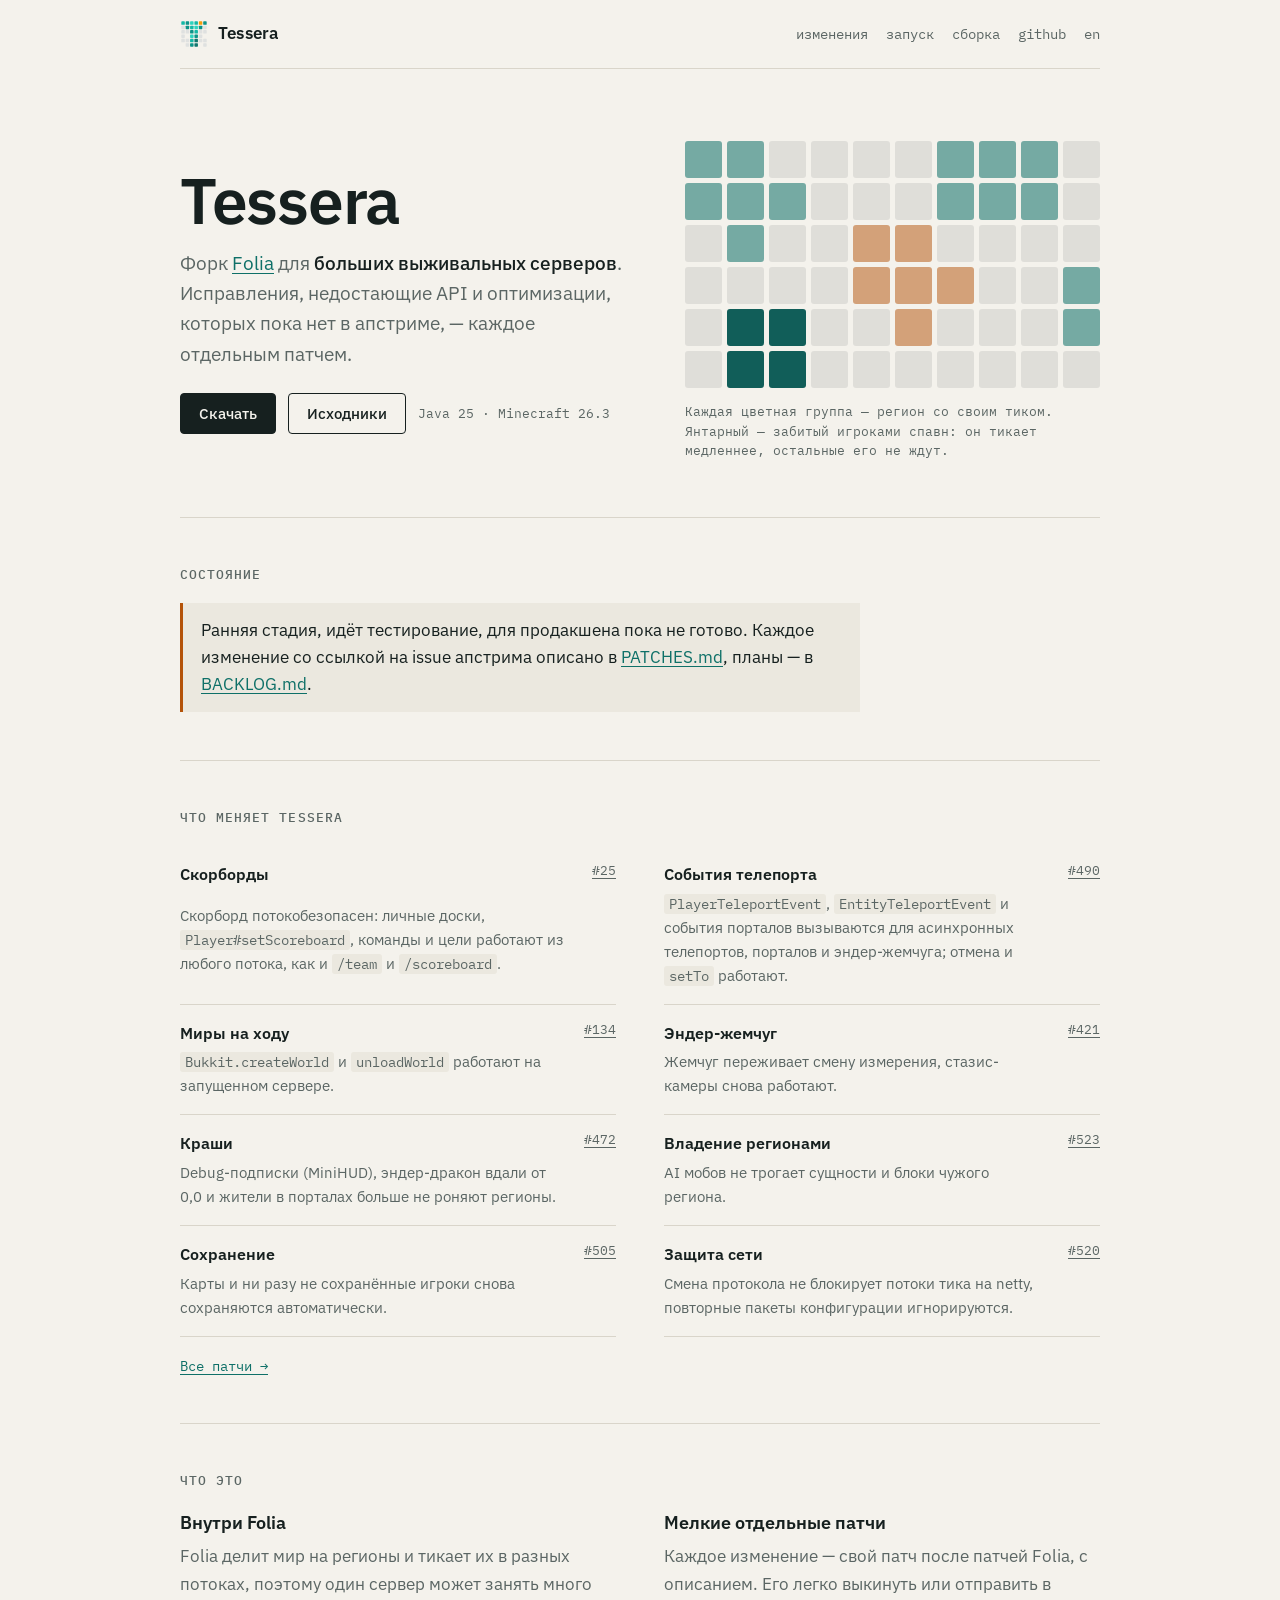
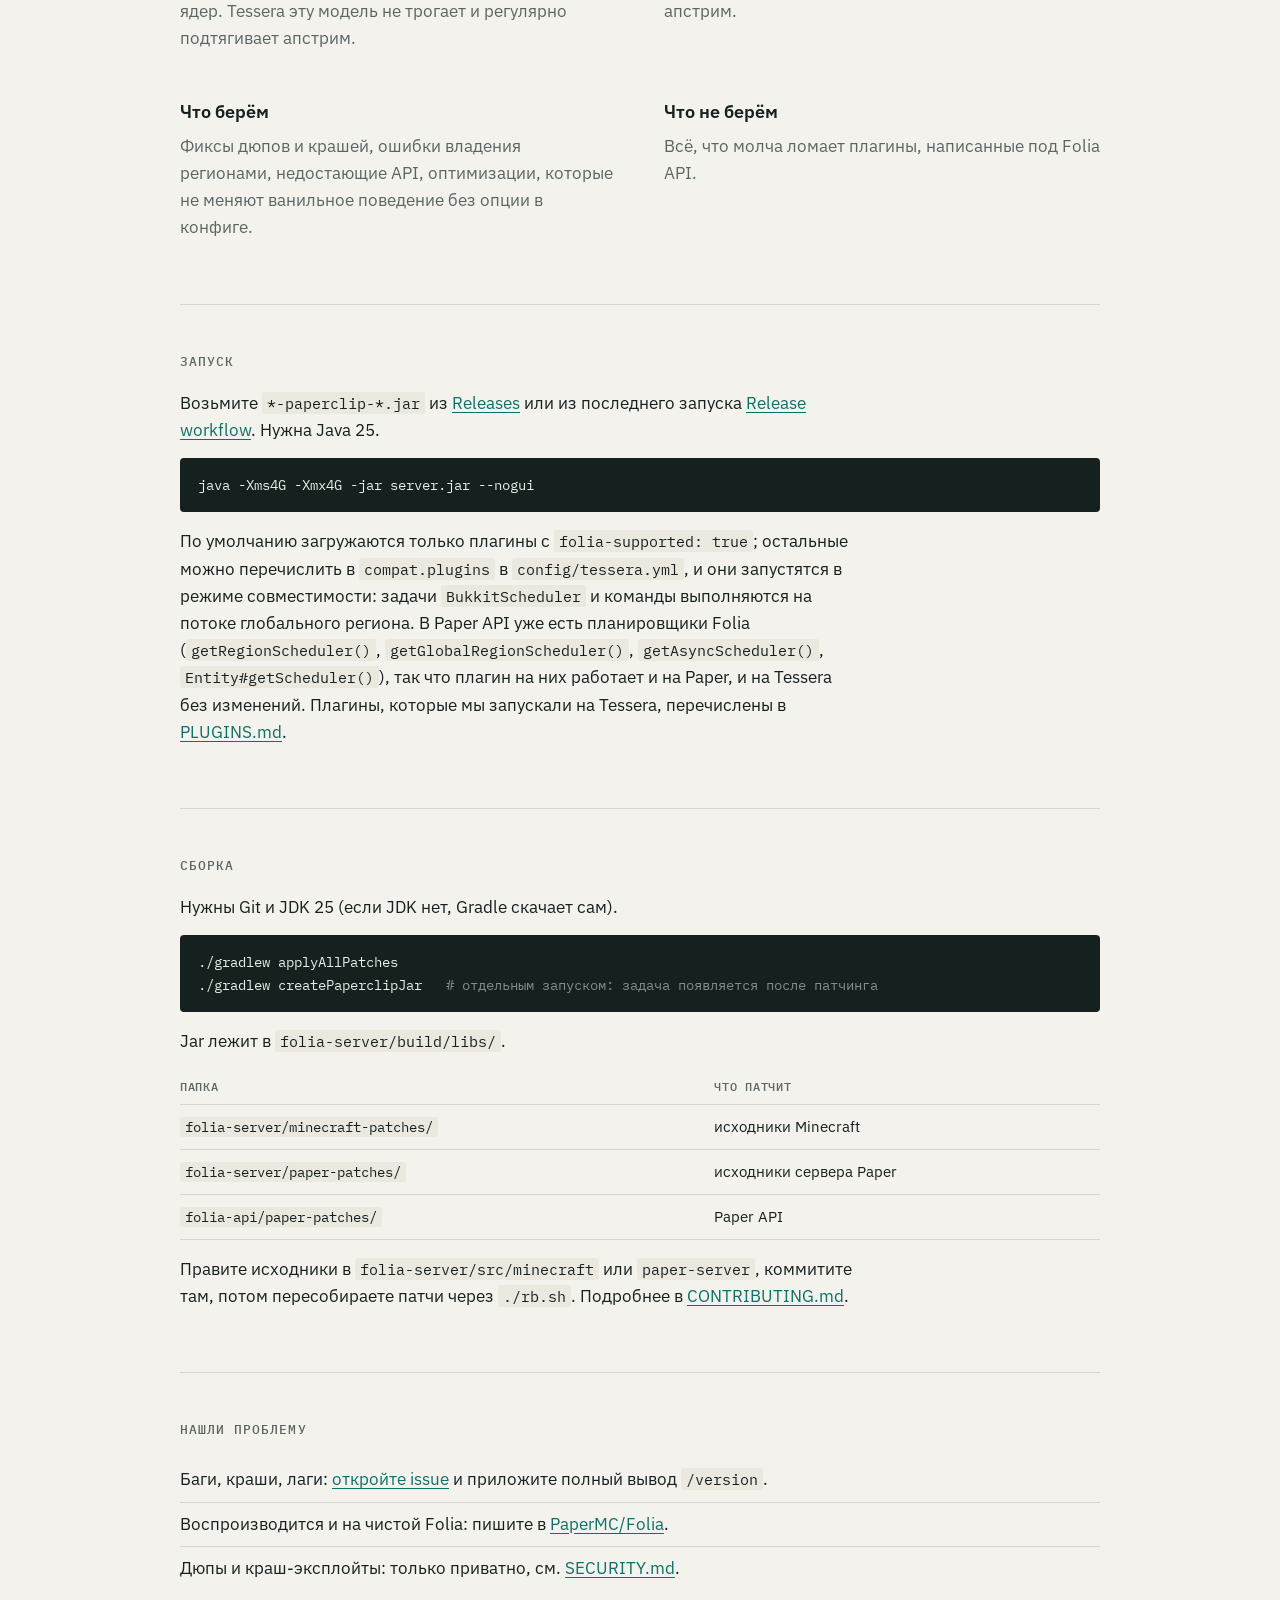
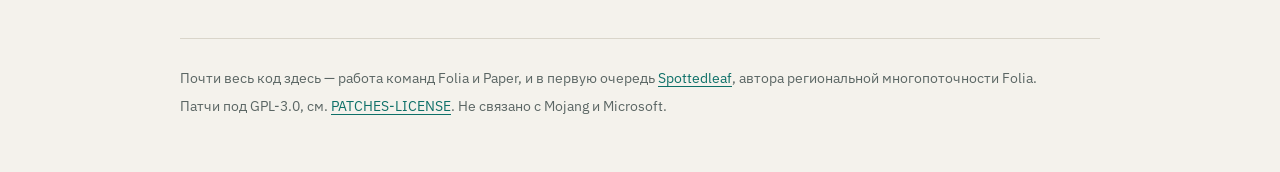
==== commit ef2a0837: "feat: команды плагинов в режиме совместимости на глобальном потоке (T-103b)" ====
--- a/site/ru/index.html
+++ b/site/ru/index.html
@@ -115,7 +115,7 @@
 <pre>java -Xms4G -Xmx4G -jar server.jar --nogui</pre>
   <p>По умолчанию загружаются только плагины с <code>folia-supported: true</code>; остальные можно перечислить в
     <code>compat.plugins</code> в <code>config/tessera.yml</code>, и они запустятся в режиме совместимости:
-    задачи <code>BukkitScheduler</code> выполняются на потоке глобального региона. В Paper API уже есть планировщики Folia
+    задачи <code>BukkitScheduler</code> и команды выполняются на потоке глобального региона. В Paper API уже есть планировщики Folia
     (<code>getRegionScheduler()</code>, <code>getGlobalRegionScheduler()</code>,
     <code>getAsyncScheduler()</code>, <code>Entity#getScheduler()</code>), так что плагин на них
     работает и на Paper, и на Tessera без изменений. Плагины, которые мы запускали на Tessera, перечислены в
